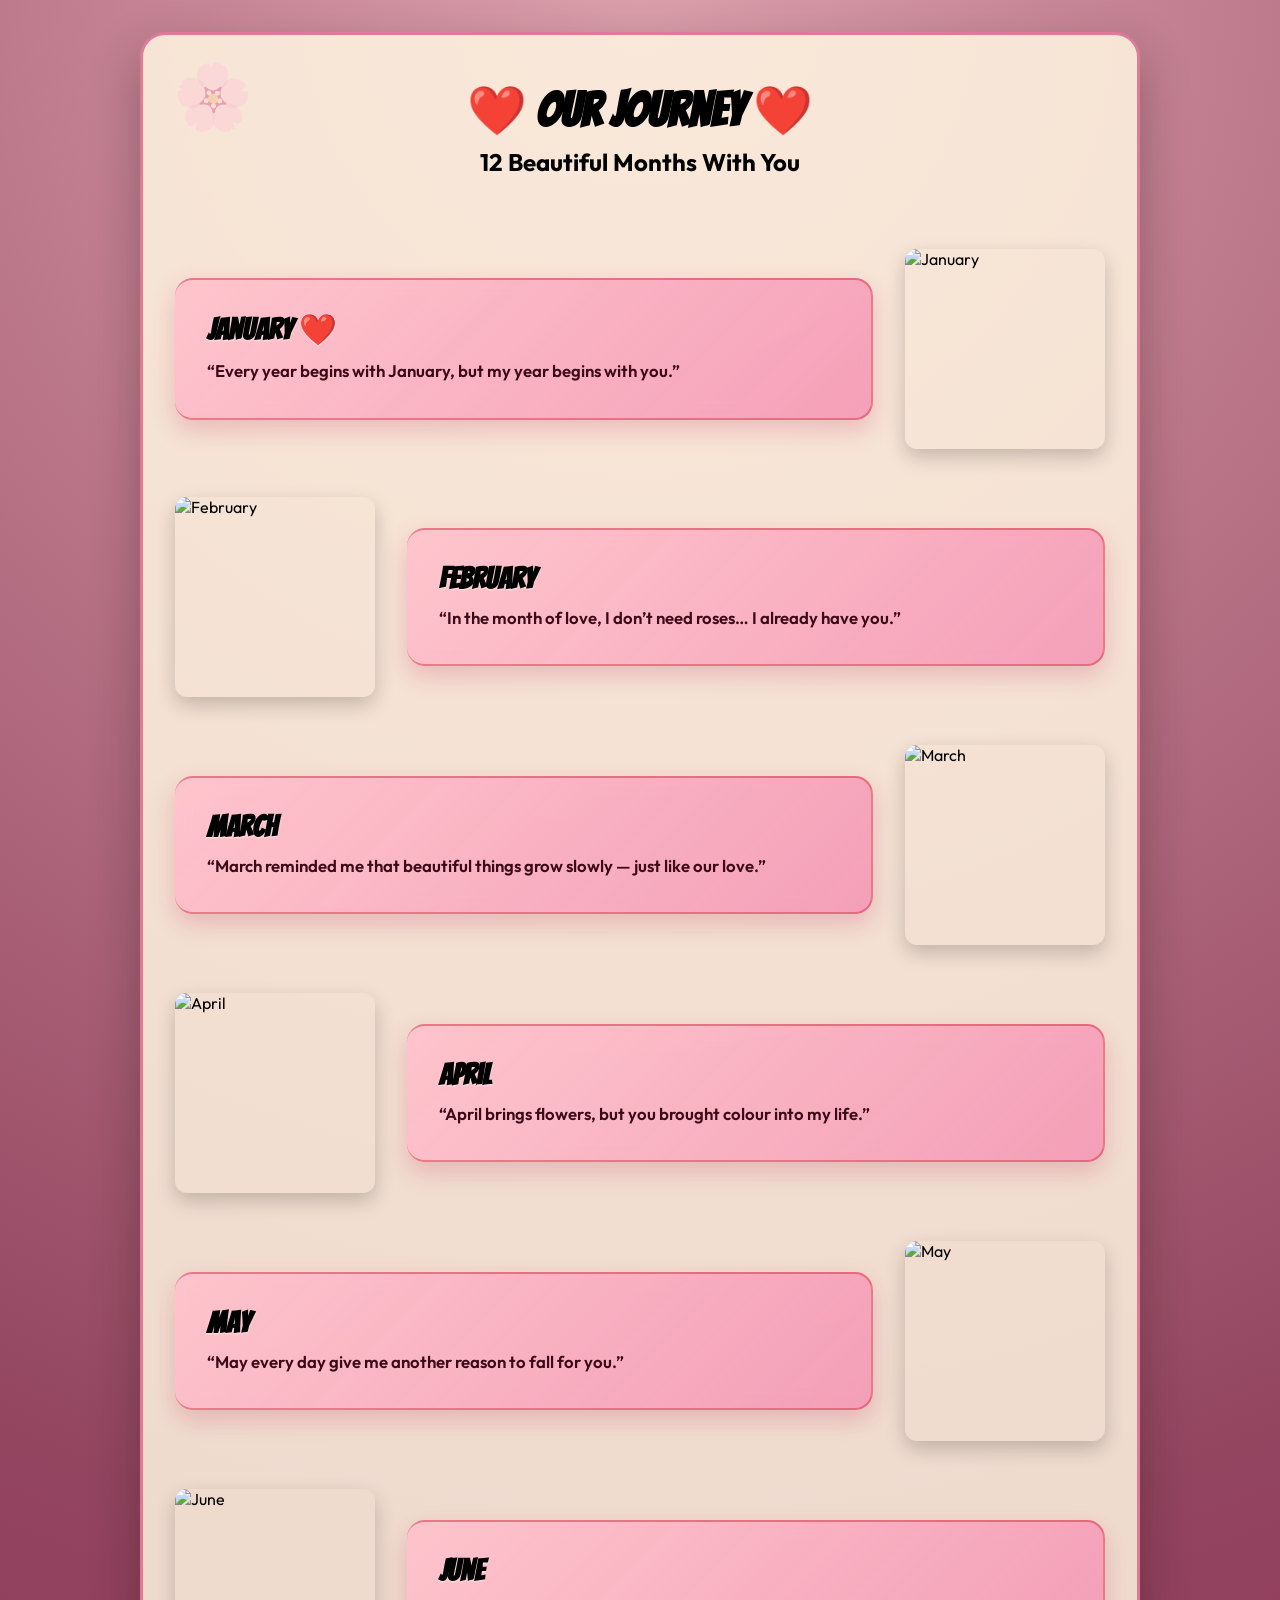
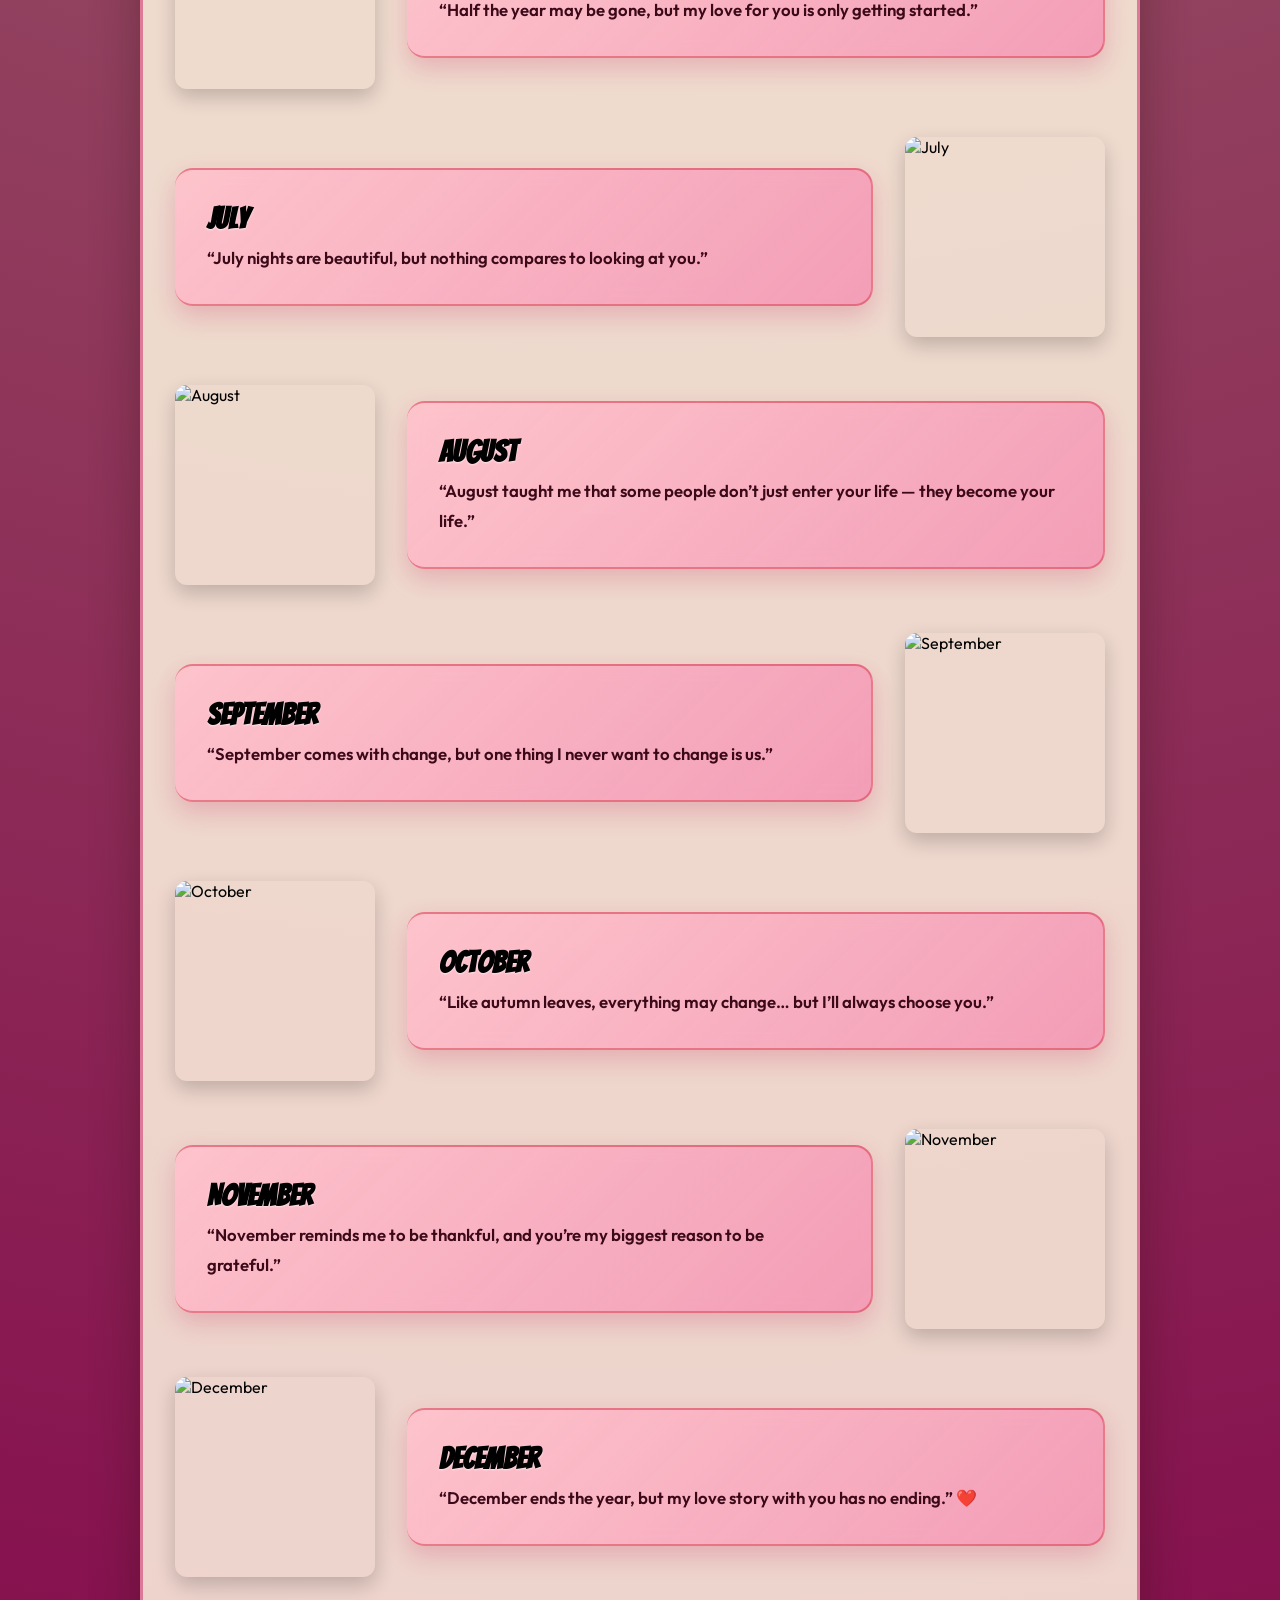
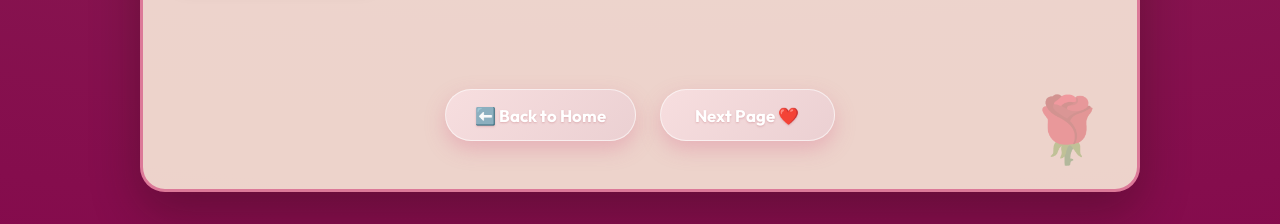
==== memories.html @ 83ef4684 "Restore original soft blush pink button styling" ====
<!DOCTYPE html>
<html lang="en">

<head>
    <meta charset="UTF-8">
    <meta name="viewport" content="width=device-width, initial-scale=1.0">
    <title>❤️ Our Memories — My Love ❤️</title>
    <meta name="description" content="12 beautiful months of memories with love">

    <!-- Google Fonts -->
    <link rel="preconnect" href="https://fonts.googleapis.com">
    <link rel="preconnect" href="https://fonts.gstatic.com" crossorigin>
    <link
        href="https://fonts.googleapis.com/css2?family=Bangers&family=Outfit:wght@300;400;600;800&family=Playfair+Display:ital,wght@0,400;0,700;1,400;1,700&display=swap"
        rel="stylesheet">

    <!-- CSS File -->
    <link rel="stylesheet" href="style.css?v=3">
</head>

<body>
    <div class="memories-container">
        <!-- Flower Decoration -->
        <div class="web web1">🌸</div>
        <div class="web web2">🌹</div>

        <h1>❤️ Our Journey ❤️</h1>
        <h2>12 Beautiful Months With You</h2>

        <div class="timeline">
            <!-- January -->
            <div class="timeline-item">
                <img src="images/photo1.jpg" alt="January" class="timeline-img">
                <div class="timeline-content">
                    <h3 class="month-title">January ❤️</h3>
                    <p class="sweet-words">“Every year begins with January, but my year begins with you.”</p>
                </div>
            </div>

            <!-- February -->
            <div class="timeline-item">
                <img src="images/photo4.jpg" alt="February" class="timeline-img">
                <div class="timeline-content">
                    <h3 class="month-title">February</h3>
                    <p class="sweet-words">“In the month of love, I don’t need roses… I already have you.”</p>
                </div>
            </div>

            <!-- March -->
            <div class="timeline-item">
                <img src="images/photo5.jpg" alt="March" class="timeline-img">
                <div class="timeline-content">
                    <h3 class="month-title">March</h3>
                    <p class="sweet-words">“March reminded me that beautiful things grow slowly — just like our love.”</p>
                </div>
            </div>

            <!-- April -->
            <div class="timeline-item">
                <img src="images/Yedi.jpeg" alt="April" class="timeline-img">
                <div class="timeline-content">
                    <h3 class="month-title">April</h3>
                    <p class="sweet-words">“April brings flowers, but you brought colour into my life.”</p>
                </div>
            </div>

            <!-- May -->
            <div class="timeline-item">
                <img src="images/photo10.jpg" alt="May" class="timeline-img">
                <div class="timeline-content">
                    <h3 class="month-title">May</h3>
                    <p class="sweet-words">“May every day give me another reason to fall for you.”</p>
                </div>
            </div>

            <!-- June -->
            <div class="timeline-item">
                <img src="images/photo13.jpeg" alt="June" class="timeline-img">
                <div class="timeline-content">
                    <h3 class="month-title">June</h3>
                    <p class="sweet-words">“Half the year may be gone, but my love for you is only getting started.”</p>
                </div>
            </div>

            <!-- July -->
            <div class="timeline-item">
                <img src="images/july.jpeg" alt="July" class="timeline-img">
                <div class="timeline-content">
                    <h3 class="month-title">July</h3>
                    <p class="sweet-words">“July nights are beautiful, but nothing compares to looking at you.”</p>
                </div>
            </div>

            <!-- August -->
            <div class="timeline-item">
                <img src="images/photo8.jpg" alt="August" class="timeline-img">
                <div class="timeline-content">
                    <h3 class="month-title">August</h3>
                    <p class="sweet-words">“August taught me that some people don’t just enter your life — they become your life.”
                    </p>
                </div>
            </div>

            <!-- September -->
            <div class="timeline-item">
                <img src="images/sep.jpeg" alt="September" class="timeline-img">
                <div class="timeline-content">
                    <h3 class="month-title">September</h3>
                    <p class="sweet-words">“September comes with change, but one thing I never want to change is us.”
                    </p>
                </div>
            </div>

            <!-- October -->
            <div class="timeline-item">
                <img src="images/oct.jpeg" alt="October" class="timeline-img">
                <div class="timeline-content">
                    <h3 class="month-title">October</h3>
                    <p class="sweet-words">“Like autumn leaves, everything may change… but I’ll always choose you.”
                    </p>
                </div>
            </div>

            <!-- November -->
            <div class="timeline-item">
                <img src="images/nov.jpeg" alt="November" class="timeline-img">
                <div class="timeline-content">
                    <h3 class="month-title">November</h3>
                    <p class="sweet-words">“November reminds me to be thankful, and you’re my biggest reason to be grateful.”
</p>
                </div>
            </div>

            <!-- December -->
            <div class="timeline-item">
                <img src="images/photo7.jpg" alt="December" class="timeline-img">
                <div class="timeline-content">
                    <h3 class="month-title">December</h3>
                    <p class="sweet-words">“December ends the year, but my love story with you has no ending.” ❤️</p>
                </div>
            </div>
        </div>

        <div class="nav-buttons">
            <a href="index.html" class="btn-back">⬅️ Back to Home</a>
            <a href="seasons.html" class="btn-next">Next Page ❤️</a>
        </div>
    </div>
</body>

</html>
---- style.css ----
/* ==========================================================================
   ROMANTIC BIRTHDAY WEBSITE STYLES v2.1 - DARK PINK MONTH CARDS
   ========================================================================== */
* {
    margin: 0;
    padding: 0;
    box-sizing: border-box;
}
    --bg-cream: #fff0f5;
    --paper: #ffe4e1;
    --ink: #4a1525;
    --gold: #f48fb1;
    --gold-deep: #c21e56;
    --red: #d53447;
    --red-deep: #800020;
    --shadow: rgba(74, 25, 44, 0.35);
}

html, body {
    width: 100%;
    max-width: 100vw;
    overflow-x: hidden;
}

body {
    margin: 0;
    font-family: 'Outfit', sans-serif;
    min-height: 100vh;
    display: flex;
    align-items: center;
    justify-content: center;
    background: radial-gradient(circle at top, rgba(255, 192, 203, 0.8), rgba(219, 112, 147, 0.5) 45%, rgba(139, 10, 80, 0.9) 100%), #4a192c;
    color: var(--ink);
    padding: 2rem 1rem;
    box-sizing: border-box;
}

body.seasons-theme {
    background: #4a192c;
    align-items: center;
}

.seasons-container {
    width: min(1100px, 95vw);
    max-width: 100%;
    margin: 0 auto;
    padding: 2.5rem 2rem 3rem;
    border-radius: 30px;
    background: rgba(255, 240, 245, 0.85);
    border: 3px solid rgba(219, 112, 147, 0.8);
    box-shadow: 0 24px 60px rgba(139, 10, 80, 0.4);
    text-align: center;
    position: relative;
    overflow: hidden;
    box-sizing: border-box;
}

.seasons-container::before,
.seasons-container::after {
    content: "";
    position: absolute;
    inset: 18px;
    border: 2px solid rgba(219, 112, 147, 0.6);
    border-radius: 24px;
    pointer-events: none;
}

.seasons-container::after {
    inset: 28px;
    border-style: dashed;
    opacity: 0.8;
}

.cursive-title {
    position: relative;
    z-index: 1;
    font-family: 'Cormorant Garamond', serif;
    font-size: clamp(2.8rem, 5vw, 4.6rem);
    line-height: 1;
    letter-spacing: 0.08em;
    color: var(--red-deep);
    margin-bottom: 0.3rem;
    text-shadow: 0 2px 0 rgba(255,255,255,0.45);
}

.emoji-row {
    position: relative;
    z-index: 1;
    font-size: 1.5rem;
    letter-spacing: 0.4rem;
    margin-bottom: 0.8rem;
}

.subtitle {
    position: relative;
    z-index: 1;
    font-family: 'Outfit', sans-serif;
    font-size: 0.8rem;
    letter-spacing: 0.24em;
    text-transform: uppercase;
    color: rgba(72, 42, 28, 0.75);
    margin-bottom: 1.4rem;
}

.string-challenge {
    position: relative;
    z-index: 1;
    max-width: 900px;
    margin: 0 auto 1.8rem;
}

.string-challenge-title {
    font-family: 'Cormorant Garamond', serif;
    font-size: clamp(2rem, 4vw, 3rem);
    color: var(--ink);
    margin-bottom: 0.25rem;
    letter-spacing: 0.06em;
}

.string-challenge-hint {
    font-size: 0.96rem;
    color: rgba(74, 42, 29, 0.75);
    margin-bottom: 1rem;
}

.string-stage {
    position: relative;
    min-height: 430px;
    display: flex;
    align-items: center;
    justify-content: space-between;
    gap: 2rem;
    padding: 1rem 3rem;
    border-radius: 26px;
    overflow: hidden;
    background: linear-gradient(180deg, rgba(255, 236, 170, 0.16), rgba(80, 42, 20, 0.18)), linear-gradient(180deg, #fad0c4 0%, #ff9a9e 20%, #fecfef 36%, #f68084 56%, #a1405e 74%, #621222 100%);
    border: 4px solid rgba(183, 28, 28, 0.8);
    box-shadow: inset 0 0 30px rgba(78, 38, 18, 0.35), 0 18px 40px rgba(28, 18, 15, 0.25);
}

.japanese-scene {
    position: absolute;
    inset: 0;
    z-index: 0;
    pointer-events: none;
    background: radial-gradient(circle at 50% 28%, rgba(255, 223, 126, 0.92) 0%, rgba(255, 190, 87, 0.7) 12%, rgba(255, 160, 80, 0.32) 18%, transparent 28%), linear-gradient(180deg, rgba(255,255,255,0) 0%, rgba(255,255,255,0) 45%, rgba(25, 40, 42, 0.18) 100%);
}

.japanese-scene::before,
.japanese-scene::after {
    content: "";
    position: absolute;
    inset: 0;
    pointer-events: none;
}

.japanese-scene::before {
    background: linear-gradient(180deg, transparent 0%, transparent 62%, rgba(90, 52, 28, 0.48) 100%), radial-gradient(circle at 50% 54%, rgba(255, 209, 106, 0.87) 0%, rgba(238, 141, 83, 0.35) 24%, transparent 32%);
}

.japanese-scene::after {
    background: linear-gradient(180deg, transparent 0%, transparent 64%, rgba(26, 52, 42, 0.2) 64%, rgba(28, 53, 42, 0.75) 100%), radial-gradient(circle at 50% 58%, rgba(230, 73, 73, 0.62), transparent 28%);
    clip-path: polygon(0 100%, 0 68%, 12% 57%, 24% 66%, 35% 47%, 48% 62%, 62% 46%, 76% 62%, 88% 52%, 100% 65%, 100% 100%);
}

.love-string {
    position: absolute;
    inset: 0;
    width: 100%;
    height: 100%;
    overflow: visible;
    pointer-events: none;
    z-index: 3;
}

.love-string path {
    fill: none;
    stroke: #d53447;
    stroke-width: 5;
    stroke-linecap: round;
    filter: drop-shadow(0 0 8px rgba(213, 52, 71, 0.9));
}

.photo-card {
    position: absolute;
    width: 170px;
    height: 150px;
    padding: 10px;
    border: 3px solid rgba(219, 112, 147, 0.9);
    border-radius: 12px;
    background: linear-gradient(145deg, rgba(255, 242, 205, 0.8), rgba(179, 112, 35, 0.62));
    box-shadow: 0 12px 24px rgba(0, 0, 0, 0.24), inset 0 0 12px rgba(89, 39, 16, 0.32);
    z-index: 2;
    transition: left 1.1s cubic-bezier(0.34, 1.25, 0.64, 1),
                right 1.1s cubic-bezier(0.34, 1.25, 0.64, 1),
                transform 1.1s cubic-bezier(0.34, 1.25, 0.64, 1),
                opacity 0.6s ease;
}

.photo-card-left {
    left: 2.5rem;
    top: 50%;
    transform: translateY(-50%);
}

.photo-card-right {
    right: 2.5rem;
    top: 50%;
    transform: translateY(-50%);
}

.secret-photo,
.photo-cover {
    width: 100%;
    height: 100%;
    border-radius: 6px;
}

.secret-photo {
    position: absolute;
    inset: 0;
    display: block;
    object-fit: cover;
    opacity: 0;
    transition: opacity 0.7s ease;
    border: 2px solid rgba(69, 25, 12, 0.8);
}

.photo-cover {
    position: absolute;
    inset: 10px;
    width: calc(100% - 20px);
    height: calc(100% - 20px);
    display: grid;
    place-items: center;
    color: #ffffff;
    background: linear-gradient(135deg, rgba(118, 53, 23, 0.95), rgba(36, 22, 17, 0.88));
    font-size: 3rem;
    transition: opacity 0.7s ease;
    border: 2px solid rgba(221, 169, 90, 0.7);
    box-shadow: inset 0 0 12px rgba(0,0,0,0.2);
    z-index: 10;
}

.string-heart {
    position: absolute;
    top: 50%;
    left: 50%;
    width: 58px;
    height: 58px;
    border: 3px solid #ffc7c7;
    border-radius: 50%;
    padding: 0;
    color: #ffe8eb;
    background: radial-gradient(circle at 30% 30%, #ff4d6b, #b7182e 65%, #621222 100%);
    font-size: 1.5rem;
    line-height: 1;
    cursor: pointer;
    transform: translate(-50%, -50%);
    z-index: 5;
    box-shadow: 0 0 18px rgba(232, 52, 68, 0.7), 0 0 40px rgba(202, 41, 60, 0.4);
    transition: transform 0.35s ease, box-shadow 0.35s ease, opacity 0.5s ease;
}

.string-heart:hover {
    transform: translate(-50%, -50%) scale(1.12);
}

.string-stage.is-connected .photo-cover {
    opacity: 0;
    pointer-events: none;
}

.string-stage.is-connected .secret-photo {
    opacity: 1;
}

.string-stage.is-connected .string-heart {
    color: #fff;
    border-color: #fff;
}

/* Merging animation state: Photos come close together towards center */
.string-stage.is-merging .photo-card-left {
    left: 50%;
    transform: translate(calc(-100% - 6px), -50%) rotate(-8deg) scale(0.96);
}

.string-stage.is-merging .photo-card-right {
    right: 50%;
    transform: translate(calc(100% + 6px), -50%) rotate(8deg) scale(0.96);
}

.string-stage.is-merging .love-string {
    opacity: 0.5;
    transform: scale(0.8);
    transition: all 0.8s ease;
}

.string-stage.is-merging .string-heart {
    transform: translate(-50%, -50%) scale(1.3);
    box-shadow: 0 0 35px rgba(255, 60, 100, 0.9), 0 0 70px rgba(255, 100, 150, 0.7);
}

/* Merged animation state: Photos fade out and glowing Heart opens */
.string-stage.is-merged .photo-card-left {
    left: 50%;
    transform: translate(-50%, -50%) scale(0.15) rotate(-20deg);
    opacity: 0;
    pointer-events: none;
}

.string-stage.is-merged .photo-card-right {
    right: 50%;
    transform: translate(50%, -50%) scale(0.15) rotate(20deg);
    opacity: 0;
    pointer-events: none;
}

.string-stage.is-merged .love-string {
    opacity: 0;
    pointer-events: none;
    transition: opacity 0.4s ease;
}

.string-stage.is-merged .string-heart {
    opacity: 0;
    pointer-events: none;
    transform: translate(-50%, -50%) scale(0.1);
}

/* Merged Heart Container & Memory Slideshow */
.merged-heart-container {
    position: absolute;
    top: 50%;
    left: 50%;
    transform: translate(-50%, -50%) scale(0);
    opacity: 0;
    pointer-events: none;
    z-index: 10;
    display: flex;
    flex-direction: column;
    align-items: center;
    justify-content: center;
    transition: transform 0.9s cubic-bezier(0.175, 0.885, 0.32, 1.275), opacity 0.6s ease;
}

.string-stage.is-merged .merged-heart-container {
    transform: translate(-50%, -50%) scale(1);
    opacity: 1;
    pointer-events: auto;
    cursor: pointer;
}

.heart-frame-outer {
    position: relative;
    width: 280px;
    height: 260px;
    margin: 0 auto;
    filter: drop-shadow(0 14px 28px rgba(74, 21, 37, 0.5));
    animation: heartPulse 2.4s ease-in-out infinite;
}

@keyframes heartPulse {
    0%, 100% {
        transform: scale(1);
    }
    50% {
        transform: scale(1.04);
    }
}

.heart-frame-inner {
    position: absolute;
    inset: 0;
    width: 100%;
    height: 100%;
    clip-path: url(#heart-clip);
    -webkit-clip-path: url(#heart-clip);
    background: linear-gradient(135deg, #ff4d6d, #c9184a);
    overflow: hidden;
}

.heart-frame-glow {
    position: absolute;
    inset: -12px;
    clip-path: url(#heart-clip);
    -webkit-clip-path: url(#heart-clip);
    background: radial-gradient(circle, rgba(255, 77, 109, 0.85) 0%, rgba(255, 107, 129, 0.45) 60%, transparent 80%);
    filter: blur(14px);
    z-index: -1;
    animation: glowPulse 2s ease-in-out infinite alternate;
}

@keyframes glowPulse {
    0% { opacity: 0.6; transform: scale(0.96); }
    100% { opacity: 1; transform: scale(1.08); }
}

.heart-border-svg {
    position: absolute;
    inset: 0;
    width: 100%;
    height: 100%;
    pointer-events: none;
    z-index: 4;
}

.heart-border-svg path {
    fill: none;
    stroke: #ff2a55;
    stroke-width: 4;
    filter: drop-shadow(0 0 10px rgba(255, 42, 85, 0.95));
}

.memory-slideshow {
    position: relative;
    width: 100%;
    height: 100%;
}

.memory-slide {
    position: absolute;
    inset: 0;
    width: 100%;
    height: 100%;
    object-fit: cover;
    object-position: center;
    opacity: 0;
    transform: scale(1.08);
    transition: opacity 0.9s ease-in-out, transform 3.2s ease-out;
}

.memory-slide.active {
    opacity: 1;
    transform: scale(1);
    z-index: 2;
}

.memory-meta {
    margin-top: 12px;
    text-align: center;
}

.memory-caption {
    font-family: 'Outfit', sans-serif;
    font-size: 1.05rem;
    font-weight: 600;
    color: #fff;
    text-shadow: 0 2px 8px rgba(0, 0, 0, 0.7), 0 0 12px rgba(255, 77, 109, 0.85);
    background: rgba(74, 21, 37, 0.6);
    backdrop-filter: blur(8px);
    -webkit-backdrop-filter: blur(8px);
    padding: 0.45rem 1.3rem;
    border-radius: 999px;
    border: 1px solid rgba(255, 192, 203, 0.5);
    display: inline-block;
    transition: opacity 0.3s ease;
}

/* Floating sparkle hearts */
.floating-heart {
    position: absolute;
    pointer-events: none;
    z-index: 12;
    animation: floatUp 2.8s ease-out forwards;
    user-select: none;
}

@keyframes floatUp {
    0% {
        opacity: 1;
        transform: translate(0, 0) scale(0.6) rotate(0deg);
    }
    50% {
        opacity: 0.9;
        transform: translate(var(--tx, 20px), -60px) scale(1.2) rotate(15deg);
    }
    100% {
        opacity: 0;
        transform: translate(var(--tx, 40px), -130px) scale(0.8) rotate(-20deg);
    }
}

.locked-message {
    opacity: 0;
    max-height: 0;
    overflow: hidden;
    margin: 0;
    transition: opacity 0.8s ease, max-height 0.8s ease, margin 0.8s ease;
}

.locked-message.is-unlocked {
    opacity: 1;
    max-height: 300px;
    margin-bottom: 1.5rem;
}

.quotes-container {
    position: relative;
    z-index: 1;
}

.quote-main {
    font-family: 'Cormorant Garamond', serif;
    font-size: clamp(2rem, 4vw, 2.8rem);
    color: var(--ink);
    margin-bottom: 0.6rem;
    line-height: 1.15;
}

.quote-sub {
    font-family: 'Outfit', sans-serif;
    font-size: 1rem;
    color: rgba(74, 42, 29, 0.8);
    line-height: 1.7;
    font-weight: 400;
}

.nav-buttons {
    position: relative;
    z-index: 1;
    display: flex;
    justify-content: center;
    align-items: center;
    gap: 1.5rem;
    margin-top: 2rem;
    flex-wrap: wrap;
}

.nav-buttons a,
.nav-buttons .btn-back,
.nav-buttons .btn-next {
    display: inline-flex;
    align-items: center;
    justify-content: center;
    min-width: 175px;
    height: 52px;
    padding: 0 1.8rem;
    text-decoration: none;
    font-size: 1.05rem;
    font-weight: 600;
    color: #fff;
    background: linear-gradient(135deg, var(--red), var(--gold-deep));
    border-radius: 50px;
    box-shadow: 0 8px 20px rgba(96, 39, 29, 0.28);
    transition: all 0.25s ease;
    margin: 0;
}

.nav-buttons a:hover,
.nav-buttons .btn-back:hover,
.nav-buttons .btn-next:hover {
    transform: translateY(-3px);
    box-shadow: 0 12px 25px rgba(96, 39, 29, 0.38);
}

@media (max-width: 650px) {
    body, body.seasons-theme {
        display: block;
        padding: 1rem 0.4rem;
        width: 100%;
        min-height: 100vh;
        overflow-x: hidden;
    }

    .seasons-container,
    .memories-container,
    .birthday-container {
        width: 100% !important;
        max-width: 100% !important;
        margin: 0 auto !important;
        box-sizing: border-box !important;
    }

    .seasons-container {
        padding: 1.4rem 0.7rem 1.8rem;
        border-radius: 20px;
    }

    .seasons-container::before {
        inset: 5px;
        border-radius: 16px;
    }

    .seasons-container::after {
        inset: 10px;
        border-radius: 12px;
    }

    .cursive-title {
        font-size: clamp(1.5rem, 5.5vw, 2rem);
        line-height: 1.2;
        margin-bottom: 0.2rem;
    }

    .subtitle {
        font-size: 0.68rem;
        letter-spacing: 0.12em;
        margin-bottom: 0.8rem;
    }

    .string-stage {
        min-height: 320px;
        padding: 0.5rem;
    }

    .photo-card {
        width: 82px;
        height: 78px;
        padding: 3px;
        border-radius: 8px;
    }

    .photo-card-left {
        left: 0.6rem;
    }

    .photo-card-right {
        right: 0.6rem;
    }

    .photo-cover {
        font-size: 1.8rem;
    }

    .string-heart {
        width: 44px;
        height: 44px;
        font-size: 1.1rem;
    }

    .heart-frame-outer {
        width: 195px;
        height: 180px;
    }

    .memory-caption {
        font-size: 0.8rem;
        padding: 0.3rem 0.7rem;
    }
}

/* Birthday Container Styles */
.birthday-container {
    width: min(900px, 95vw);
    margin: 0 auto;
    padding: 3rem 2rem;
    border-radius: 25px;
    background: rgba(255, 246, 226, 0.85);
    border: 3px solid rgba(219, 112, 147, 0.9);
    box-shadow: 0 20px 50px rgba(25, 13, 8, 0.3), inset 0 0 20px rgba(255, 255, 255, 0.3);
    text-align: center;
    position: relative;
    overflow: hidden;
}

.birthday-container::before {
    content: "";
    position: absolute;
    inset: 15px;
    border: 2px solid rgba(219, 112, 147, 0.5);
    border-radius: 20px;
    pointer-events: none;
    z-index: 0;
}

/* Web Decorations */
.web {
    position: absolute;
    font-size: 4rem;
    opacity: 0.3;
    z-index: 1;
}

.web1 {
    top: 20px;
    left: 30px;
}

.web2 {
    bottom: 20px;
    right: 30px;
}

/* Birthday Title */
.birthday-title {
    font-family: 'Bangers', cursive;
    font-size: clamp(2.5rem, 6vw, 4rem);
    color: var(--red);
    margin-bottom: 0.5rem;
    text-shadow: 2px 2px 4px rgba(0, 0, 0, 0.2);
    position: relative;
    z-index: 2;
}

.birthday-container h2 {
    font-size: clamp(1.5rem, 4vw, 2rem);
    color: var(--gold-deep);
    margin-bottom: 1.5rem;
    position: relative;
    z-index: 2;
}

/* Entrance Message */
.entrance-image-container {
    margin: 2rem 0;
    position: relative;
    z-index: 2;
}

.entrance-message {
    background: rgba(255, 250, 240, 0.6);
    padding: 2rem;
    border-radius: 15px;
    border-left: 5px solid var(--red);
}

.entrance-message p {
    font-size: 1rem;
    line-height: 1.8;
    color: var(--ink);
    margin-bottom: 1rem;
}

.entrance-signoff {
    font-style: italic;
    font-weight: 600;
    color: var(--red);
}

/* Message Section */
.message {
    margin: 2rem 0;
    position: relative;
    z-index: 2;
}

.message p {
    font-size: 1.1rem;
    line-height: 1.8;
    color: var(--ink);
    margin-bottom: 1.2rem;
}

/* Question Section */
.question-section {
    margin: 2.5rem 0;
    position: relative;
    z-index: 2;
}

.question-text {
    font-size: 1.3rem;
    color: var(--red);
    margin-bottom: 1.5rem;
    font-weight: 600;
}

.buttons-container {
    display: flex;
    gap: 1.5rem;
    justify-content: center;
    flex-wrap: wrap;
}

.btn-yes,
.btn-no {
    padding: 1rem 2rem;
    font-size: 1.1rem;
    border: none;
    border-radius: 50px;
    cursor: pointer;
    font-weight: 600;
    transition: all 0.3s ease;
    box-shadow: 0 8px 16px rgba(0, 0, 0, 0.2);
}

.btn-yes {
    background: linear-gradient(135deg, var(--red), var(--gold-deep));
    color: white;
}

.btn-yes:hover {
    transform: translateY(-3px);
    box-shadow: 0 12px 20px rgba(0, 0, 0, 0.3);
}

.btn-no {
    background: linear-gradient(135deg, var(--paper), var(--gold));
    color: var(--ink);
}

.btn-no:hover {
    background: linear-gradient(135deg, #ffb6c1, #ff69b4);
}

/* Surprise Message */
.surprise-message {
    display: none;
    margin: 2rem 0;
    padding: 2.5rem;
    background: linear-gradient(135deg, rgba(255, 250, 240, 0.9), rgba(255, 235, 205, 0.8));
    border-radius: 20px;
    border: 3px solid var(--red);
    position: relative;
    z-index: 2;
    opacity: 0;
    transition: opacity 0.6s ease;
}

.surprise-message.show {
    opacity: 1;
}

.surprise-message h2 {
    font-size: 2rem;
    color: var(--red);
    margin-bottom: 1.5rem;
}

.surprise-message p {
    font-size: 1.1rem;
    line-height: 1.9;
    color: var(--ink);
    margin-bottom: 1.2rem;
}

.surprise-message .btn-next,
.btn-next,
.btn-back {
    position: relative !important;
    z-index: 9999 !important;
    pointer-events: auto !important;
    cursor: pointer !important;
    display: inline-flex !important;
    align-items: center !important;
    justify-content: center !important;
    gap: 0.5rem;
    padding: 0.85rem 2.2rem;
    background: linear-gradient(135deg, #f7dedf, #ebd0d2) !important;
    color: #ffffff !important;
    text-shadow: 0 1px 2px rgba(180, 80, 90, 0.3);
    text-decoration: none !important;
    border-radius: 50px !important;
    font-weight: 700 !important;
    font-size: 1.05rem !important;
    border: 1px solid rgba(255, 255, 255, 0.6) !important;
    box-shadow: 0 8px 20px rgba(219, 112, 147, 0.35) !important;
    transition: all 0.3s cubic-bezier(0.175, 0.885, 0.32, 1.275) !important;
}

.surprise-message .btn-next:hover,
.surprise-message .btn-next:active,
.btn-next:hover,
.btn-next:active,
.btn-back:hover,
.btn-back:active {
    transform: translateY(-2px) scale(1.04) !important;
    background: linear-gradient(135deg, #fbe6e7, #ebd0d2) !important;
    box-shadow: 0 12px 24px rgba(219, 112, 147, 0.5) !important;
    color: #ffffff !important;
}

/* Confetti Animation */
.confetti {
    position: fixed;
    pointer-events: none;
    z-index: 100;
}

@keyframes fall {
    to {
        transform: translateY(100vh) rotate(360deg);
        opacity: 0;
    }
}

/* Memories Page Styles */
.memories-container {
    width: min(1000px, 95vw);
    margin: 0 auto;
    padding: 3rem 2rem;
    background: rgba(255, 246, 226, 0.85);
    border-radius: 25px;
    border: 3px solid rgba(219, 112, 147, 0.9);
    box-shadow: 0 20px 50px rgba(25, 13, 8, 0.3);
    position: relative;
}

.memories-container h1 {
    font-family: 'Bangers', cursive;
    font-size: clamp(2rem, 7vw, 3rem);
    color: var(--red);
    margin-bottom: 0.5rem;
    text-align: center;
}

.memories-container h2 {
    font-size: clamp(1.1rem, 3.8vw, 1.5rem);
    color: var(--gold-deep);
    text-align: center;
    margin-bottom: 2.5rem;
}

.timeline {
    position: relative;
    padding: 2rem 0;
}

.timeline::before {
    content: "";
    position: absolute;
    left: 50%;
    transform: translateX(-50%);
    width: 4px;
    height: 100%;
    background: linear-gradient(180deg, var(--red), var(--gold), var(--red));
    display: none;
}

.timeline-item {
    margin-bottom: 3rem;
    display: flex;
    align-items: center;
    gap: 2rem;
    position: relative;
}

.timeline-item:nth-child(odd) {
    flex-direction: row-reverse;
}

.timeline-img {
    width: 200px;
    height: 200px;
    border-radius: 12px;
    object-fit: cover;
    border: 4px solid var(--red);
    box-shadow: 0 8px 20px rgba(0, 0, 0, 0.2);
}

.timeline-content {
    flex: 1;
    background: linear-gradient(135deg, rgba(255, 192, 203, 0.88), rgba(244, 143, 177, 0.8));
    border: 2px solid rgba(213, 52, 71, 0.5);
    border-left: 6px solid var(--red-deep);
    padding: 2rem;
    border-radius: 18px;
    box-shadow: 0 10px 25px rgba(194, 30, 86, 0.22);
    backdrop-filter: blur(8px);
    transition: transform 0.3s ease, box-shadow 0.3s ease;
}

.timeline-content:hover {
    transform: translateY(-3px);
    box-shadow: 0 14px 30px rgba(194, 30, 86, 0.35);
}

.month-title {
    font-family: 'Bangers', cursive;
    font-size: 1.9rem;
    color: var(--red-deep);
    text-shadow: 0 1px 2px rgba(255, 255, 255, 0.6);
    margin-bottom: 0.5rem;
}

.sweet-words {
    font-size: 1.05rem;
    font-weight: 600;
    line-height: 1.75;
    color: #3b0918;
}

@media (max-width: 768px) {
    .memories-container {
        padding: 2rem 1rem 2.5rem;
        width: 96vw;
    }

    .timeline {
        padding: 1rem 0;
    }

    .timeline-item,
    .timeline-item:nth-child(odd) {
        flex-direction: column;
        align-items: center;
        margin-left: 0;
        margin-bottom: 2.2rem;
        gap: 1.2rem;
    }

    .timeline-img {
        width: 180px;
        height: 180px;
        max-width: 100%;
    }

    .timeline-content {
        width: 100%;
        padding: 1.4rem 1.2rem;
        text-align: center;
        border-left: 4px solid var(--red);
    }
}

.center-heart-button {
    position: absolute;
    top: 50%;
    left: 50%;
    transform: translate(-50%, -50%) !important;
}

/* ==========================================================================
   CUPID INTRO ANIMATION & PASSWORD STAGE
   ========================================================================== */
.cupid-intro-overlay {
    position: fixed;
    inset: 0;
    width: 100%;
    height: 100%;
    margin: 0;
    padding: 0;
    box-sizing: border-box;
    z-index: 10000;
    background: radial-gradient(circle at center, #5c1329 0%, #2a0a18 70%, #15030b 100%);
    display: flex;
    align-items: center;
    justify-content: center;
    overflow: hidden;
    transition: opacity 0.8s ease, transform 0.8s ease;
}

.cupid-intro-overlay.unlocked {
    opacity: 0;
    pointer-events: none;
    transform: scale(1.05);
}

.cupid-star-canvas {
    position: absolute;
    inset: 0;
    width: 100%;
    height: 100%;
    pointer-events: none;
    z-index: 1;
}

.sky-background {
    position: absolute;
    inset: 0;
    pointer-events: none;
    z-index: 2;
}

.cloud {
    position: absolute;
    font-size: 3.2rem;
    opacity: 0.22;
    filter: drop-shadow(0 0 14px rgba(255, 255, 255, 0.5));
}

.cloud-1 { top: 12%; left: 6%; animation: cloudFloat 14s ease-in-out infinite alternate; }
.cloud-2 { bottom: 16%; right: 8%; animation: cloudFloat 16s ease-in-out infinite alternate-reverse; }
.cloud-3 { top: 22%; right: 25%; animation: cloudFloat 20s ease-in-out infinite alternate; font-size: 2.2rem; opacity: 0.15; }

@keyframes cloudFloat {
    0% { transform: translateX(0); }
    100% { transform: translateX(50px); }
}

.intro-bg-particles {
    position: absolute;
    inset: 0;
    pointer-events: none;
    background-image: 
        radial-gradient(2px 2px at 20px 30px, #ffd1dc, rgba(0,0,0,0)),
        radial-gradient(2px 2px at 40px 70px, #ffffff, rgba(0,0,0,0)),
        radial-gradient(1.5px 1.5px at 90px 40px, #ffb6c1, rgba(0,0,0,0)),
        radial-gradient(2px 2px at 160px 120px, #ffffff, rgba(0,0,0,0));
    background-repeat: repeat;
    background-size: 200px 200px;
    opacity: 0.6;
    animation: starsTwinkle 4s ease-in-out infinite alternate;
}

@keyframes starsTwinkle {
    0% { opacity: 0.4; }
    100% { opacity: 0.85; }
}

.btn-skip-intro {
    position: absolute;
    top: 20px;
    right: 22px;
    z-index: 20;
    background: rgba(255, 255, 255, 0.15);
    border: 1px solid rgba(255, 182, 193, 0.45);
    color: #ffe4e8;
    padding: 0.45rem 1.1rem;
    border-radius: 50px;
    font-size: 0.88rem;
    font-weight: 700;
    font-family: 'Outfit', sans-serif;
    cursor: pointer;
    backdrop-filter: blur(10px);
    box-shadow: 0 4px 15px rgba(0, 0, 0, 0.3);
    transition: all 0.25s ease;
}

.btn-skip-intro:hover {
    background: rgba(255, 42, 85, 0.6);
    border-color: #ffd700;
    transform: translateY(-2px);
    box-shadow: 0 6px 20px rgba(255, 0, 84, 0.4);
}

/* Stage 1: Cupid Arrow Animation Stage */
.cupid-animation-stage {
    position: relative;
    z-index: 5;
    width: min(880px, 92vw);
    height: 400px;
    display: flex;
    align-items: center;
    justify-content: space-between;
    padding: 2.2rem 3rem;
    border-radius: 28px;
    background: rgba(255, 240, 245, 0.08);
    backdrop-filter: blur(16px);
    -webkit-backdrop-filter: blur(16px);
    border: 2px solid rgba(255, 182, 193, 0.35);
    box-shadow: 0 25px 60px rgba(0, 0, 0, 0.65), inset 0 0 40px rgba(255, 77, 109, 0.2);
    transition: opacity 0.6s ease, transform 0.6s ease;
}

.cupid-animation-stage.fade-out {
    opacity: 0;
    transform: scale(0.9);
    pointer-events: none;
}

/* Cupid Hero Character */
.cupid-hero {
    position: relative;
    z-index: 6;
    display: flex;
    flex-direction: column;
    align-items: center;
    animation: cupidFloat 3.2s ease-in-out infinite alternate;
}

.cupid-cloud-pedestal {
    position: absolute;
    bottom: -15px;
    font-size: 2.8rem;
    opacity: 0.5;
    filter: drop-shadow(0 0 10px #ffb6c1);
    z-index: -1;
}

@keyframes cupidFloat {
    0% { transform: translateY(0px) rotate(0deg); }
    100% { transform: translateY(-14px) rotate(-3deg); }
}

.cupid-svg {
    filter: drop-shadow(0 10px 24px rgba(0, 0, 0, 0.45));
}

.wing-left {
    transform-origin: 65px 75px;
    animation: wingFlapLeft 0.7s ease-in-out infinite alternate;
}

.wing-right {
    transform-origin: 95px 75px;
    animation: wingFlapRight 0.7s ease-in-out infinite alternate;
}

@keyframes wingFlapLeft {
    0% { transform: rotate(0deg); }
    100% { transform: rotate(-22deg); }
}

@keyframes wingFlapRight {
    0% { transform: rotate(0deg); }
    100% { transform: rotate(22deg); }
}

.svg-bow {
    transform-origin: 110px 80px;
    transition: transform 0.4s cubic-bezier(0.175, 0.885, 0.32, 1.275);
}

.cupid-animation-stage.is-shooting .svg-bow {
    transform: scale(1.2) rotate(-8deg);
}

/* Arrow Arena & Flying Arrow */
.arrow-arena {
    position: absolute;
    left: 160px;
    right: 170px;
    top: 50%;
    height: 40px;
    transform: translateY(-50%);
    pointer-events: none;
    z-index: 7;
    overflow: visible;
}

.flying-arrow-svg {
    position: absolute;
    left: -20px;
    top: 50%;
    transform: translateY(-50%);
    opacity: 0;
    display: flex;
    align-items: center;
    transition: left 1.2s cubic-bezier(0.25, 0.1, 0.25, 1), opacity 0.3s ease;
}

.flying-arrow-svg.shooting {
    opacity: 1;
    left: calc(100% - 35px);
}

.arrow-sparkles {
    font-size: 1.4rem;
    margin-left: -15px;
    filter: drop-shadow(0 0 8px #ffd700);
    animation: sparkleTwinkle 0.4s ease-in-out infinite alternate;
}

@keyframes sparkleTwinkle {
    0% { opacity: 0.5; transform: scale(0.8); }
    100% { opacity: 1; transform: scale(1.4); }
}

/* Target Boy Hero (Manooj) */
.target-boy-hero {
    position: relative;
    display: flex;
    flex-direction: column;
    align-items: center;
    z-index: 6;
}

.target-glow-aura {
    position: absolute;
    inset: -10px;
    border-radius: 50%;
    background: radial-gradient(circle, rgba(255, 0, 84, 0.4) 0%, transparent 70%);
    opacity: 0.6;
    animation: auraPulse 2s ease-in-out infinite alternate;
    pointer-events: none;
}

@keyframes auraPulse {
    0% { transform: scale(0.95); opacity: 0.4; }
    100% { transform: scale(1.15); opacity: 0.8; }
}

.target-portrait-container {
    position: relative;
    width: 145px;
    height: 145px;
    border-radius: 50%;
    padding: 6px;
    background: linear-gradient(135deg, #ff4d6d, #ffd700, #ff758f);
    box-shadow: 0 0 35px rgba(255, 77, 109, 0.8);
    transition: all 0.4s ease;
}

.target-boy-img {
    width: 100%;
    height: 100%;
    border-radius: 50%;
    object-fit: cover;
    border: 3px solid #ffffff;
}

.target-heart-lock {
    position: absolute;
    top: 50%;
    left: 50%;
    transform: translate(-50%, -50%) scale(1);
    font-size: 3rem;
    filter: drop-shadow(0 0 15px rgba(255, 42, 85, 0.95));
    transition: transform 0.4s cubic-bezier(0.175, 0.885, 0.32, 1.275), filter 0.4s ease;
    z-index: 8;
    animation: heartPulseTarget 1.6s ease-in-out infinite alternate;
}

@keyframes heartPulseTarget {
    0% { transform: translate(-50%, -50%) scale(1); }
    100% { transform: translate(-50%, -50%) scale(1.18); }
}

/* Shockwave rings on impact */
.shockwave-ring {
    position: absolute;
    top: 50%;
    left: 50%;
    width: 145px;
    height: 145px;
    border-radius: 50%;
    border: 3px solid #ff0054;
    transform: translate(-50%, -50%) scale(0.8);
    opacity: 0;
    pointer-events: none;
}

.target-boy-hero.hit .shockwave-ring {
    animation: shockwaveExpand 0.9s ease-out forwards;
}

.target-boy-hero.hit .shockwave-ring.ring-2 {
    animation: shockwaveExpand 0.9s ease-out 0.2s forwards;
    border-color: #ffd700;
}

@keyframes shockwaveExpand {
    0% { opacity: 1; transform: translate(-50%, -50%) scale(0.8); }
    100% { opacity: 0; transform: translate(-50%, -50%) scale(2.6); }
}

.target-boy-hero.hit {
    animation: boyTargetVibrate 0.6s ease-in-out;
}

@keyframes boyTargetVibrate {
    0% { transform: scale(1); }
    20% { transform: scale(1.25) rotate(-6deg); }
    40% { transform: scale(0.92) rotate(4deg); }
    60% { transform: scale(1.15) rotate(-3deg); }
    80% { transform: scale(0.98) rotate(1deg); }
    100% { transform: scale(1); }
}

.target-boy-hero.hit .target-heart-lock {
    transform: translate(-50%, -50%) scale(1.8) rotate(360deg);
    filter: drop-shadow(0 0 35px #ff0054) drop-shadow(0 0 60px #ffd700);
}

.target-boy-badge {
    margin-top: 10px;
    font-family: 'Outfit', sans-serif;
    font-weight: 700;
    font-size: 1.15rem;
    color: #ffffff;
    text-shadow: 0 2px 8px rgba(0, 0, 0, 0.6);
    background: rgba(255, 42, 85, 0.35);
    padding: 4px 18px;
    border-radius: 20px;
    border: 1px solid rgba(255, 182, 193, 0.45);
}

/* Status Banner */
.intro-status-banner {
    position: absolute;
    bottom: 18px;
    left: 50%;
    transform: translateX(-50%);
    background: rgba(42, 10, 24, 0.85);
    border: 1px solid rgba(255, 182, 193, 0.45);
    padding: 0.55rem 1.6rem;
    border-radius: 50px;
    display: flex;
    align-items: center;
    gap: 0.6rem;
    box-shadow: 0 8px 24px rgba(0, 0, 0, 0.5);
    backdrop-filter: blur(10px);
    white-space: nowrap;
    z-index: 10;
}

.status-icon {
    font-size: 1.2rem;
}

.status-text {
    font-family: 'Outfit', sans-serif;
    font-size: 1.05rem;
    font-weight: 600;
    color: #ffe4e8;
    text-shadow: 0 1px 4px rgba(0, 0, 0, 0.8);
}

/* Stage 2: Password Lock Screen */
.password-stage {
    position: absolute;
    top: 50%;
    left: 50%;
    transform: translate(-50%, -50%) scale(0.85);
    opacity: 0;
    pointer-events: none;
    transition: all 0.7s cubic-bezier(0.175, 0.885, 0.32, 1.275);
    z-index: 10;
    width: min(440px, 90vw);
}

.password-stage.active {
    opacity: 1;
    pointer-events: auto;
    transform: translate(-50%, -50%) scale(1);
}

.lock-card {
    background: rgba(255, 240, 245, 0.92);
    backdrop-filter: blur(16px);
    -webkit-backdrop-filter: blur(16px);
    padding: 2.5rem 2rem;
    border-radius: 28px;
    border: 3px solid rgba(219, 112, 147, 0.8);
    box-shadow: 0 25px 60px rgba(0, 0, 0, 0.5), 0 0 30px rgba(255, 77, 109, 0.3);
    text-align: center;
}

.lock-card.shake {
    animation: lockShake 0.5s ease-in-out;
}

@keyframes lockShake {
    0%, 100% { transform: translateX(0); }
    20%, 60% { transform: translateX(-12px); }
    40%, 80% { transform: translateX(12px); }
}

.lock-icon {
    font-size: 3rem;
    margin-bottom: 0.5rem;
    animation: lockPulse 2s ease-in-out infinite alternate;
}

@keyframes lockPulse {
    0% { transform: scale(1); }
    100% { transform: scale(1.12); }
}

.lock-header h2 {
    font-family: 'Playfair Display', serif;
    font-size: 1.8rem;
    color: var(--red-deep);
    margin-bottom: 0.4rem;
}

.lock-subtitle {
    font-size: 0.95rem;
    color: var(--ink);
    opacity: 0.85;
    line-height: 1.5;
    margin-bottom: 1.8rem;
}

.input-wrapper {
    position: relative;
    display: flex;
    align-items: center;
    margin-bottom: 0.8rem;
}

.input-wrapper input {
    width: 100%;
    padding: 1rem 3.2rem 1rem 1.4rem;
    font-size: 1.1rem;
    font-family: 'Outfit', sans-serif;
    border: 2px solid rgba(219, 112, 147, 0.6);
    border-radius: 50px;
    outline: none;
    background: #ffffff;
    color: var(--ink);
    box-shadow: inset 0 2px 6px rgba(0, 0, 0, 0.08);
    transition: border-color 0.3s ease, box-shadow 0.3s ease;
}

.input-wrapper input:focus {
    border-color: var(--red);
    box-shadow: 0 0 12px rgba(213, 52, 71, 0.4);
}

.btn-toggle-pass {
    position: absolute;
    right: 14px;
    background: none;
    border: none;
    font-size: 1.2rem;
    cursor: pointer;
    opacity: 0.7;
    transition: opacity 0.2s ease;
    padding: 4px;
}

.btn-toggle-pass:hover {
    opacity: 1;
}

.pass-error-msg {
    min-height: 22px;
    font-size: 0.9rem;
    font-weight: 600;
    color: #d53447;
    margin-bottom: 0.8rem;
    transition: opacity 0.3s ease;
}

.btn-unlock {
    width: 100%;
    padding: 1rem;
    font-size: 1.1rem;
    font-weight: 700;
    font-family: 'Outfit', sans-serif;
    color: #ffffff;
    background: linear-gradient(135deg, var(--red), var(--gold-deep));
    border: none;
    border-radius: 50px;
    cursor: pointer;
    box-shadow: 0 8px 20px rgba(194, 30, 86, 0.35);
    transition: transform 0.25s ease, box-shadow 0.25s ease;
}

.btn-unlock:hover {
    transform: translateY(-2px);
    box-shadow: 0 12px 25px rgba(194, 30, 86, 0.5);
}

.pass-hint {
    margin-top: 1.2rem;
    font-size: 0.85rem;
    color: rgba(74, 21, 37, 0.75);
    background: rgba(255, 255, 255, 0.6);
    padding: 0.5rem 1rem;
    border-radius: 20px;
    display: inline-block;
}

/* Replay Cupid Button on Main Page */
.btn-replay-cupid {
    position: absolute;
    top: 18px;
    right: 22px;
    background: linear-gradient(135deg, rgba(255, 240, 245, 0.9), rgba(255, 214, 224, 0.9));
    border: 2px solid rgba(219, 112, 147, 0.8);
    color: var(--red-deep);
    padding: 0.45rem 1rem;
    border-radius: 50px;
    font-size: 0.88rem;
    font-weight: 700;
    cursor: pointer;
    z-index: 10;
    box-shadow: 0 4px 12px rgba(139, 10, 80, 0.18);
    transition: all 0.25s ease;
}

.btn-replay-cupid:hover {
    transform: translateY(-2px) scale(1.05);
    background: linear-gradient(135deg, var(--red), var(--gold-deep));
    color: #ffffff;
    border-color: transparent;
    box-shadow: 0 6px 16px rgba(139, 10, 80, 0.35);
}

@media (max-width: 650px) {
    html, body {
        width: 100% !important;
        max-width: 100% !important;
        margin: 0 !important;
        padding: 0 !important;
        overflow-x: hidden !important;
    }

    .cupid-intro-overlay {
        position: fixed !important;
        top: 0 !important;
        left: 0 !important;
        width: 100% !important;
        height: 100% !important;
        margin: 0 !important;
        padding: 0 !important;
        box-sizing: border-box !important;
        display: flex !important;
        align-items: center !important;
        justify-content: center !important;
        z-index: 999999 !important;
    }

    .btn-skip-intro {
        top: 14px;
        right: 14px;
        padding: 0.35rem 0.85rem;
        font-size: 0.78rem;
    }

    .cupid-animation-stage {
        position: absolute !important;
        top: 50% !important;
        left: 50% !important;
        transform: translate(-50%, -50%) !important;
        width: min(340px, 92vw) !important;
        max-width: 92vw !important;
        height: 260px !important;
        padding: 0.6rem 0.6rem 2.2rem 0.6rem !important;
        box-sizing: border-box !important;
        margin: 0 !important;
        display: flex !important;
        align-items: center !important;
        justify-content: space-between !important;
        overflow: hidden !important;
    }

    .cupid-hero {
        width: 75px !important;
        min-width: 75px !important;
        max-width: 75px !important;
        flex-shrink: 0 !important;
    }

    .cupid-svg {
        width: 75px !important;
        height: 85px !important;
    }

    .cupid-cloud-pedestal {
        font-size: 1.8rem;
        bottom: -10px;
    }

    .arrow-arena {
        position: absolute !important;
        left: 70px !important;
        right: 75px !important;
        height: 30px !important;
    }

    .flying-arrow-svg svg {
        width: 55px !important;
        height: 18px !important;
    }

    .target-boy-hero {
        width: 80px !important;
        min-width: 80px !important;
        max-width: 80px !important;
        flex-shrink: 0 !important;
    }

    .target-portrait-container {
        width: 70px !important;
        height: 70px !important;
        padding: 3px !important;
    }

    .target-heart-lock {
        font-size: 1.6rem;
    }

    .target-boy-badge {
        font-size: 0.8rem;
        padding: 2px 10px;
        margin-top: 6px;
    }

    .intro-status-banner {
        bottom: 8px !important;
        padding: 0.35rem 0.75rem !important;
        max-width: 92% !important;
        width: max-content !important;
        white-space: nowrap !important;
        left: 50% !important;
        transform: translateX(-50%) !important;
    }

    .status-text {
        font-size: 0.72rem !important;
        white-space: nowrap !important;
    }

    .btn-replay-cupid {
        top: 10px;
        right: 10px;
        padding: 0.3rem 0.75rem;
        font-size: 0.78rem;
    }

    .password-stage {
        width: min(340px, 90vw) !important;
    }

    .lock-card {
        padding: 1.8rem 1.2rem;
    }

    .lock-header h2 {
        font-size: 1.4rem;
    }

    .lock-subtitle {
        font-size: 0.85rem;
        margin-bottom: 1.2rem;
    }
}
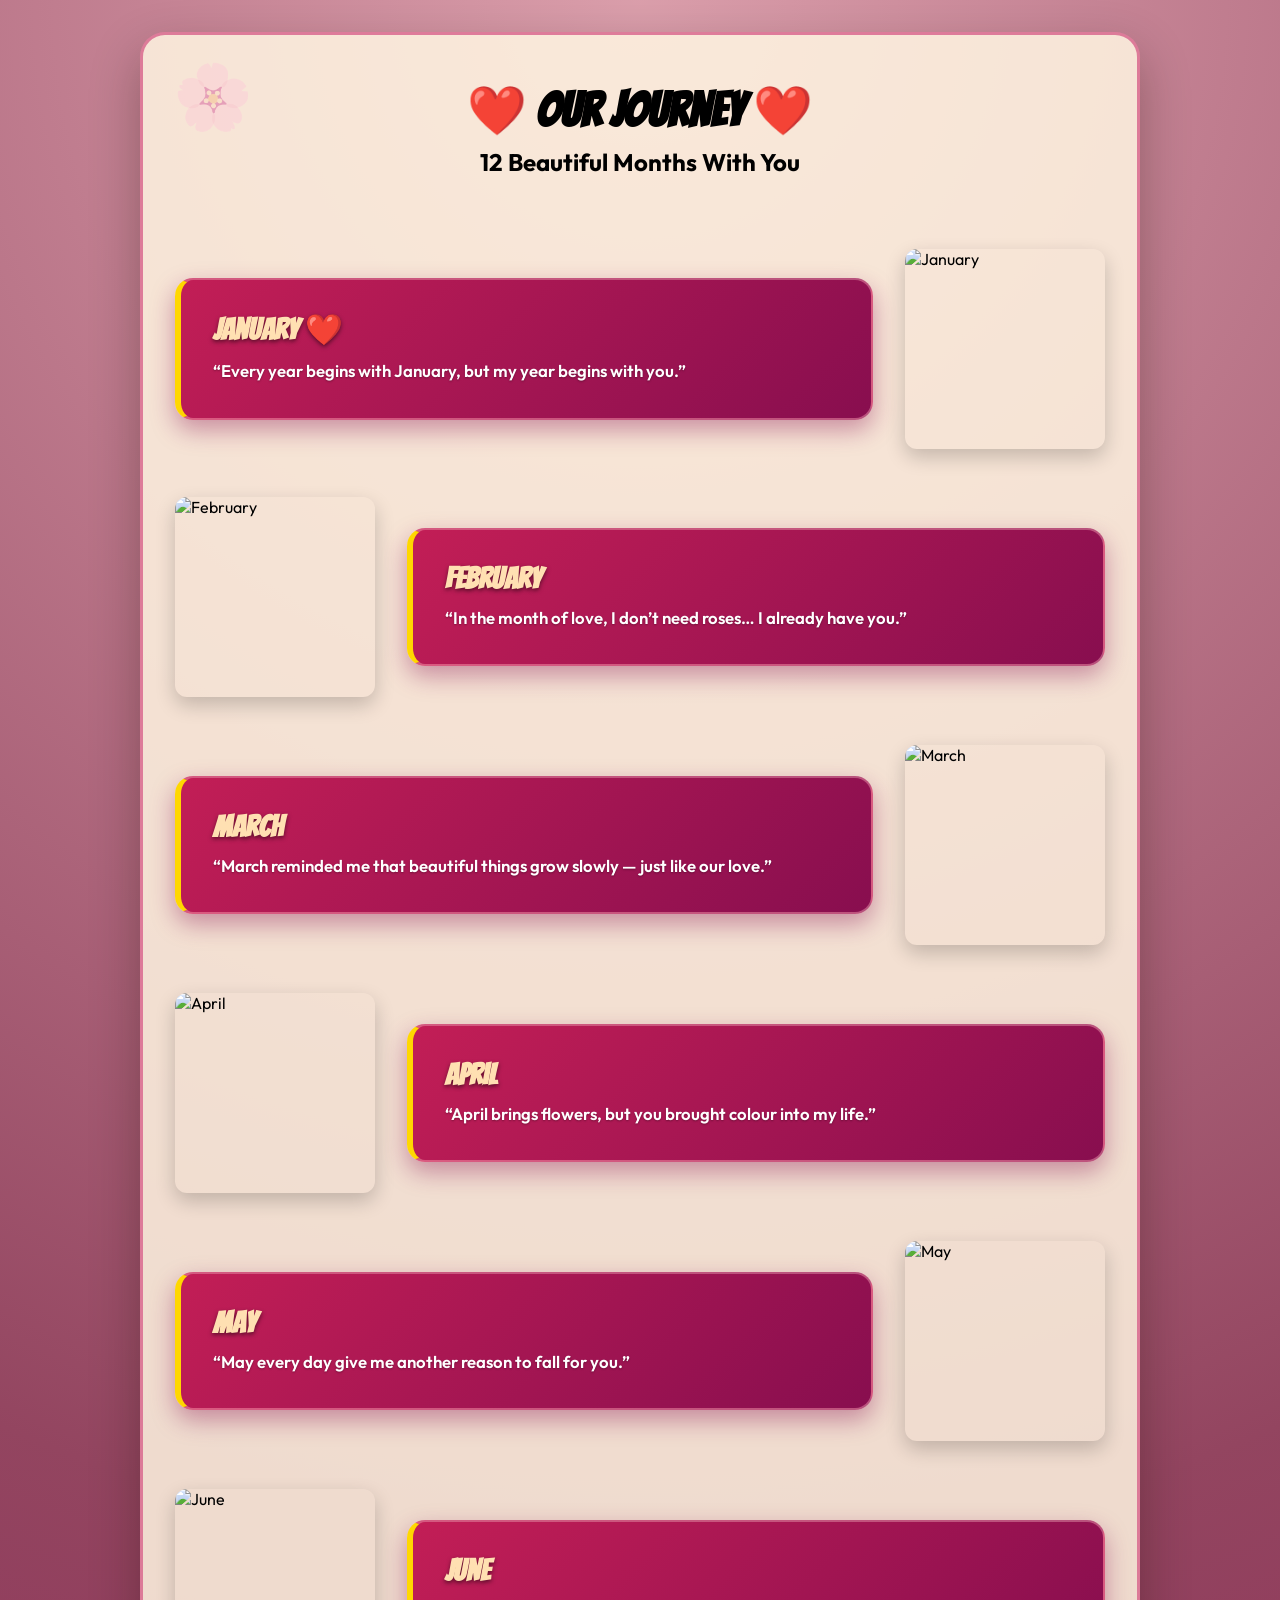
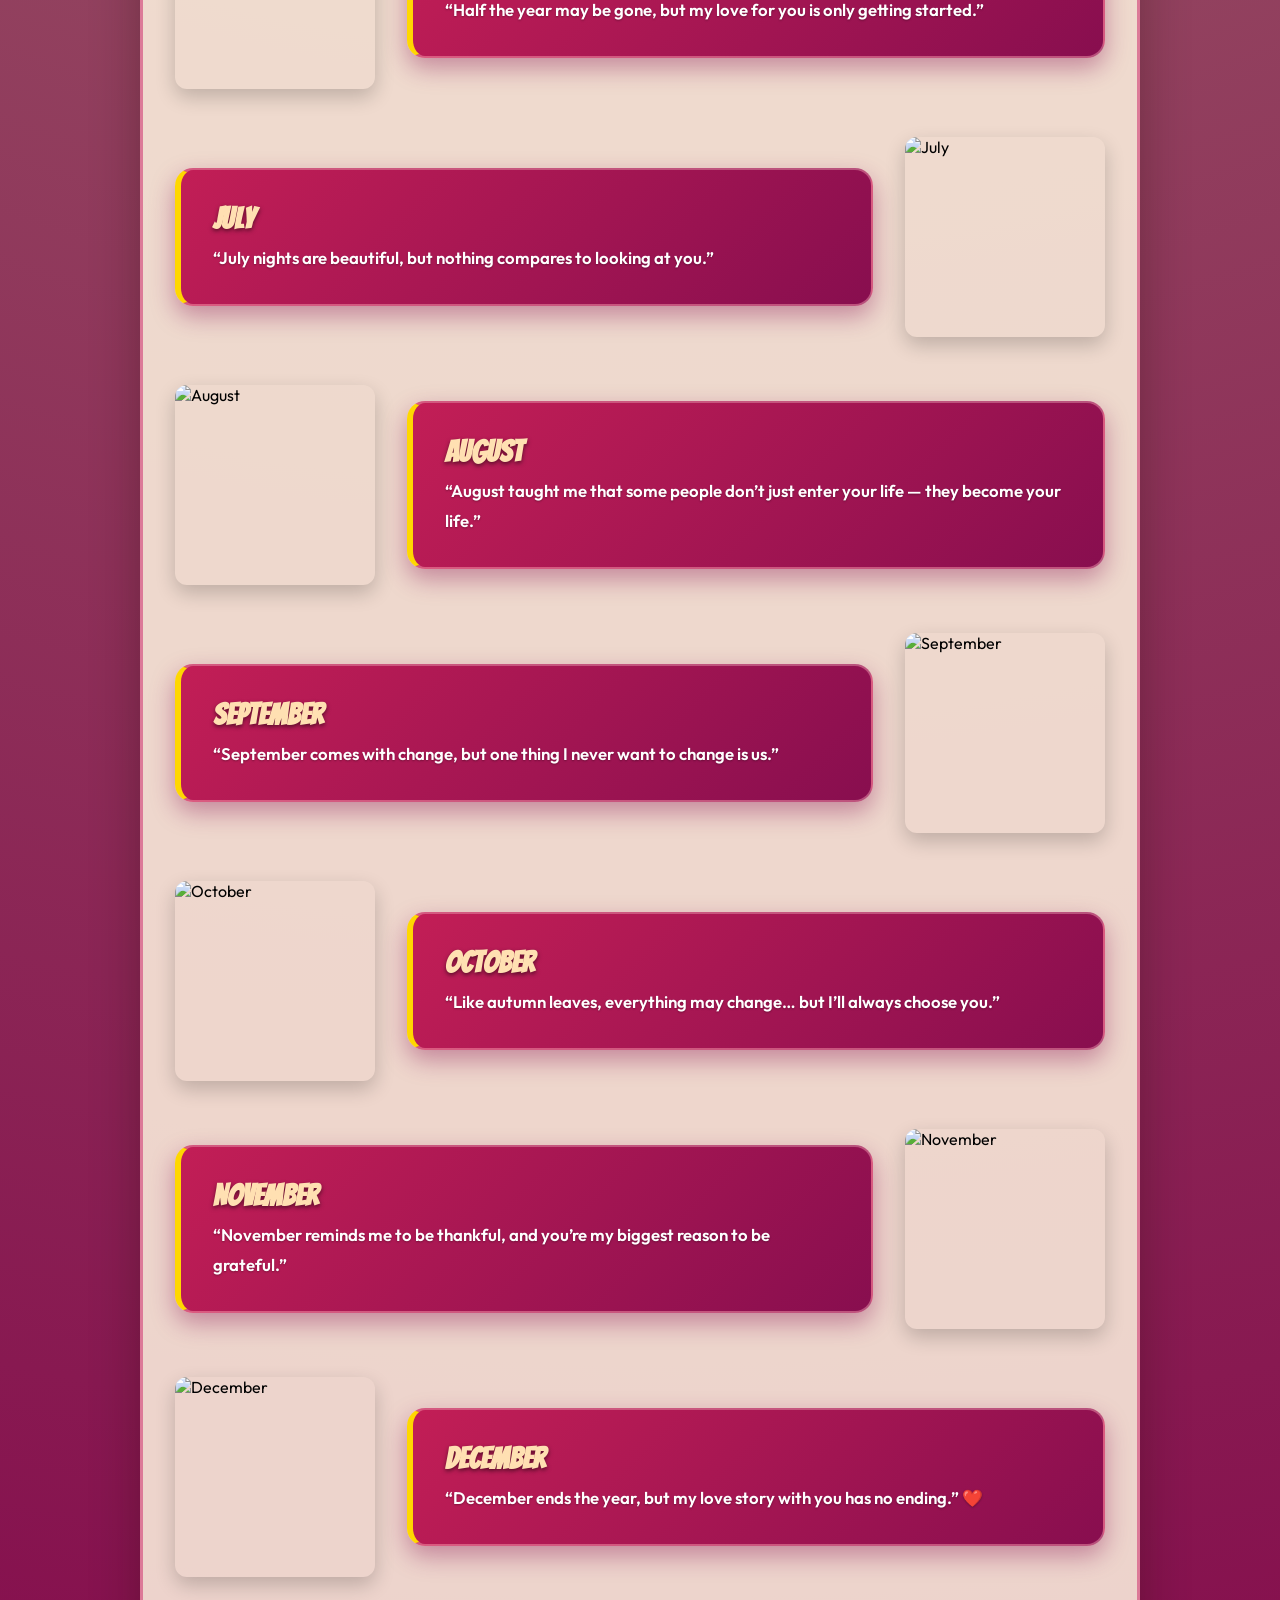
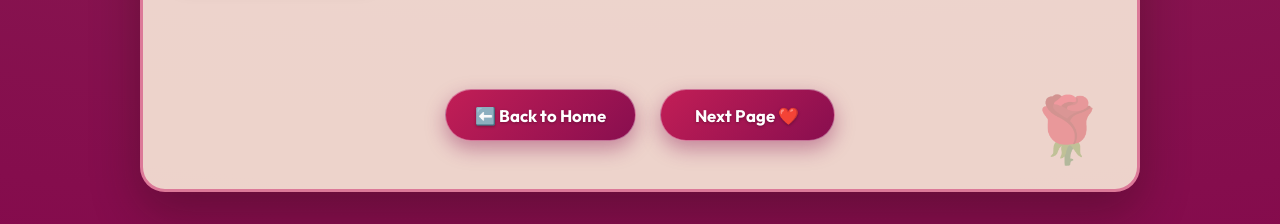
==== commit c249ba05: "Update month cards and buttons to rich dark pink theme" ====
--- a/memories.html
+++ b/memories.html
@@ -15,7 +15,7 @@
         rel="stylesheet">
 
     <!-- CSS File -->
-    <link rel="stylesheet" href="style.css?v=3">
+    <link rel="stylesheet" href="style.css?v=5">
 </head>
 
 <body>
--- a/style.css
+++ b/style.css
@@ -540,10 +540,12 @@
     text-decoration: none;
     font-size: 1.05rem;
     font-weight: 600;
-    color: #fff;
-    background: linear-gradient(135deg, var(--red), var(--gold-deep));
+    color: #ffffff !important;
+    background: linear-gradient(135deg, #c21e56, #880e4f) !important;
+    border: 1px solid rgba(255, 255, 255, 0.4) !important;
     border-radius: 50px;
-    box-shadow: 0 8px 20px rgba(96, 39, 29, 0.28);
+    box-shadow: 0 8px 20px rgba(136, 14, 79, 0.4) !important;
+    text-shadow: 0 1px 3px rgba(0, 0, 0, 0.3);
     transition: all 0.25s ease;
     margin: 0;
 }
@@ -552,7 +554,8 @@
 .nav-buttons .btn-back:hover,
 .nav-buttons .btn-next:hover {
     transform: translateY(-3px);
-    box-shadow: 0 12px 25px rgba(96, 39, 29, 0.38);
+    background: linear-gradient(135deg, #d81b60, #ad1457) !important;
+    box-shadow: 0 12px 25px rgba(136, 14, 79, 0.6) !important;
 }
 
 @media (max-width: 650px) {
@@ -766,33 +769,25 @@
 
 .btn-yes,
 .btn-no {
-    padding: 1rem 2rem;
-    font-size: 1.1rem;
-    border: none;
+    padding: 0.85rem 2.2rem;
+    font-size: 1.05rem;
+    border: 1px solid rgba(255, 255, 255, 0.4);
     border-radius: 50px;
     cursor: pointer;
-    font-weight: 600;
-    transition: all 0.3s ease;
-    box-shadow: 0 8px 16px rgba(0, 0, 0, 0.2);
-}
-
-.btn-yes {
-    background: linear-gradient(135deg, var(--red), var(--gold-deep));
-    color: white;
-}
-
-.btn-yes:hover {
-    transform: translateY(-3px);
-    box-shadow: 0 12px 20px rgba(0, 0, 0, 0.3);
-}
-
-.btn-no {
-    background: linear-gradient(135deg, var(--paper), var(--gold));
-    color: var(--ink);
-}
-
+    font-weight: 700;
+    background: linear-gradient(135deg, #c21e56, #880e4f) !important;
+    color: #ffffff !important;
+    text-shadow: 0 1px 3px rgba(0, 0, 0, 0.3);
+    box-shadow: 0 8px 20px rgba(136, 14, 79, 0.4);
+    transition: all 0.3s cubic-bezier(0.175, 0.885, 0.32, 1.275);
+}
+
+.btn-yes:hover,
 .btn-no:hover {
-    background: linear-gradient(135deg, #ffb6c1, #ff69b4);
+    transform: translateY(-2px) scale(1.04);
+    background: linear-gradient(135deg, #d81b60, #ad1457) !important;
+    box-shadow: 0 12px 24px rgba(136, 14, 79, 0.6);
+    color: #ffffff !important;
 }
 
 /* Surprise Message */
@@ -838,15 +833,15 @@
     justify-content: center !important;
     gap: 0.5rem;
     padding: 0.85rem 2.2rem;
-    background: linear-gradient(135deg, #f7dedf, #ebd0d2) !important;
+    background: linear-gradient(135deg, #c21e56, #880e4f) !important;
     color: #ffffff !important;
-    text-shadow: 0 1px 2px rgba(180, 80, 90, 0.3);
+    text-shadow: 0 1px 3px rgba(0, 0, 0, 0.3);
     text-decoration: none !important;
     border-radius: 50px !important;
     font-weight: 700 !important;
     font-size: 1.05rem !important;
-    border: 1px solid rgba(255, 255, 255, 0.6) !important;
-    box-shadow: 0 8px 20px rgba(219, 112, 147, 0.35) !important;
+    border: 1px solid rgba(255, 255, 255, 0.4) !important;
+    box-shadow: 0 8px 20px rgba(136, 14, 79, 0.4) !important;
     transition: all 0.3s cubic-bezier(0.175, 0.885, 0.32, 1.275) !important;
 }
 
@@ -857,8 +852,8 @@
 .btn-back:hover,
 .btn-back:active {
     transform: translateY(-2px) scale(1.04) !important;
-    background: linear-gradient(135deg, #fbe6e7, #ebd0d2) !important;
-    box-shadow: 0 12px 24px rgba(219, 112, 147, 0.5) !important;
+    background: linear-gradient(135deg, #d81b60, #ad1457) !important;
+    box-shadow: 0 12px 24px rgba(136, 14, 79, 0.6) !important;
     color: #ffffff !important;
 }
 
@@ -942,26 +937,26 @@
 
 .timeline-content {
     flex: 1;
-    background: linear-gradient(135deg, rgba(255, 192, 203, 0.88), rgba(244, 143, 177, 0.8));
-    border: 2px solid rgba(213, 52, 71, 0.5);
-    border-left: 6px solid var(--red-deep);
+    background: linear-gradient(135deg, #c21e56, #880e4f);
+    border: 2px solid rgba(255, 182, 193, 0.4);
+    border-left: 6px solid #ffd700;
     padding: 2rem;
     border-radius: 18px;
-    box-shadow: 0 10px 25px rgba(194, 30, 86, 0.22);
+    box-shadow: 0 10px 25px rgba(136, 14, 79, 0.4);
     backdrop-filter: blur(8px);
     transition: transform 0.3s ease, box-shadow 0.3s ease;
 }
 
 .timeline-content:hover {
     transform: translateY(-3px);
-    box-shadow: 0 14px 30px rgba(194, 30, 86, 0.35);
+    box-shadow: 0 14px 30px rgba(136, 14, 79, 0.55);
 }
 
 .month-title {
     font-family: 'Bangers', cursive;
     font-size: 1.9rem;
-    color: var(--red-deep);
-    text-shadow: 0 1px 2px rgba(255, 255, 255, 0.6);
+    color: #ffe0b2;
+    text-shadow: 0 2px 4px rgba(0, 0, 0, 0.5);
     margin-bottom: 0.5rem;
 }
 
@@ -969,7 +964,8 @@
     font-size: 1.05rem;
     font-weight: 600;
     line-height: 1.75;
-    color: #3b0918;
+    color: #ffffff;
+    text-shadow: 0 1px 2px rgba(0, 0, 0, 0.3);
 }
 
 @media (max-width: 768px) {
@@ -1095,9 +1091,10 @@
     top: 20px;
     right: 22px;
     z-index: 20;
-    background: rgba(255, 255, 255, 0.15);
-    border: 1px solid rgba(255, 182, 193, 0.45);
-    color: #ffe4e8;
+    background: linear-gradient(135deg, #c21e56, #880e4f) !important;
+    border: 1px solid rgba(255, 255, 255, 0.4) !important;
+    color: #ffffff !important;
+    text-shadow: 0 1px 3px rgba(0, 0, 0, 0.3);
     padding: 0.45rem 1.1rem;
     border-radius: 50px;
     font-size: 0.88rem;
@@ -1105,15 +1102,16 @@
     font-family: 'Outfit', sans-serif;
     cursor: pointer;
     backdrop-filter: blur(10px);
-    box-shadow: 0 4px 15px rgba(0, 0, 0, 0.3);
+    box-shadow: 0 8px 20px rgba(136, 14, 79, 0.4) !important;
     transition: all 0.25s ease;
 }
 
 .btn-skip-intro:hover {
-    background: rgba(255, 42, 85, 0.6);
-    border-color: #ffd700;
+    background: linear-gradient(135deg, #d81b60, #ad1457) !important;
+    border-color: rgba(255, 255, 255, 0.8) !important;
     transform: translateY(-2px);
-    box-shadow: 0 6px 20px rgba(255, 0, 84, 0.4);
+    box-shadow: 0 12px 24px rgba(136, 14, 79, 0.6) !important;
+    color: #ffffff !important;
 }
 
 /* Stage 1: Cupid Arrow Animation Stage */
@@ -1512,18 +1510,21 @@
     font-size: 1.1rem;
     font-weight: 700;
     font-family: 'Outfit', sans-serif;
-    color: #ffffff;
-    background: linear-gradient(135deg, var(--red), var(--gold-deep));
-    border: none;
+    color: #ffffff !important;
+    background: linear-gradient(135deg, #c21e56, #880e4f) !important;
+    border: 1px solid rgba(255, 255, 255, 0.4) !important;
     border-radius: 50px;
     cursor: pointer;
-    box-shadow: 0 8px 20px rgba(194, 30, 86, 0.35);
+    text-shadow: 0 1px 3px rgba(0, 0, 0, 0.3);
+    box-shadow: 0 8px 20px rgba(136, 14, 79, 0.4) !important;
     transition: transform 0.25s ease, box-shadow 0.25s ease;
 }
 
 .btn-unlock:hover {
     transform: translateY(-2px);
-    box-shadow: 0 12px 25px rgba(194, 30, 86, 0.5);
+    background: linear-gradient(135deg, #d81b60, #ad1457) !important;
+    box-shadow: 0 12px 25px rgba(136, 14, 79, 0.6) !important;
+    color: #ffffff !important;
 }
 
 .pass-hint {
@@ -1541,25 +1542,25 @@
     position: absolute;
     top: 18px;
     right: 22px;
-    background: linear-gradient(135deg, rgba(255, 240, 245, 0.9), rgba(255, 214, 224, 0.9));
-    border: 2px solid rgba(219, 112, 147, 0.8);
-    color: var(--red-deep);
+    background: linear-gradient(135deg, #c21e56, #880e4f) !important;
+    border: 1px solid rgba(255, 255, 255, 0.4) !important;
+    color: #ffffff !important;
+    text-shadow: 0 1px 3px rgba(0, 0, 0, 0.3);
     padding: 0.45rem 1rem;
     border-radius: 50px;
     font-size: 0.88rem;
     font-weight: 700;
     cursor: pointer;
     z-index: 10;
-    box-shadow: 0 4px 12px rgba(139, 10, 80, 0.18);
+    box-shadow: 0 8px 20px rgba(136, 14, 79, 0.4) !important;
     transition: all 0.25s ease;
 }
 
 .btn-replay-cupid:hover {
     transform: translateY(-2px) scale(1.05);
-    background: linear-gradient(135deg, var(--red), var(--gold-deep));
-    color: #ffffff;
-    border-color: transparent;
-    box-shadow: 0 6px 16px rgba(139, 10, 80, 0.35);
+    background: linear-gradient(135deg, #d81b60, #ad1457) !important;
+    color: #ffffff !important;
+    box-shadow: 0 12px 25px rgba(136, 14, 79, 0.6) !important;
 }
 
 @media (max-width: 650px) {
